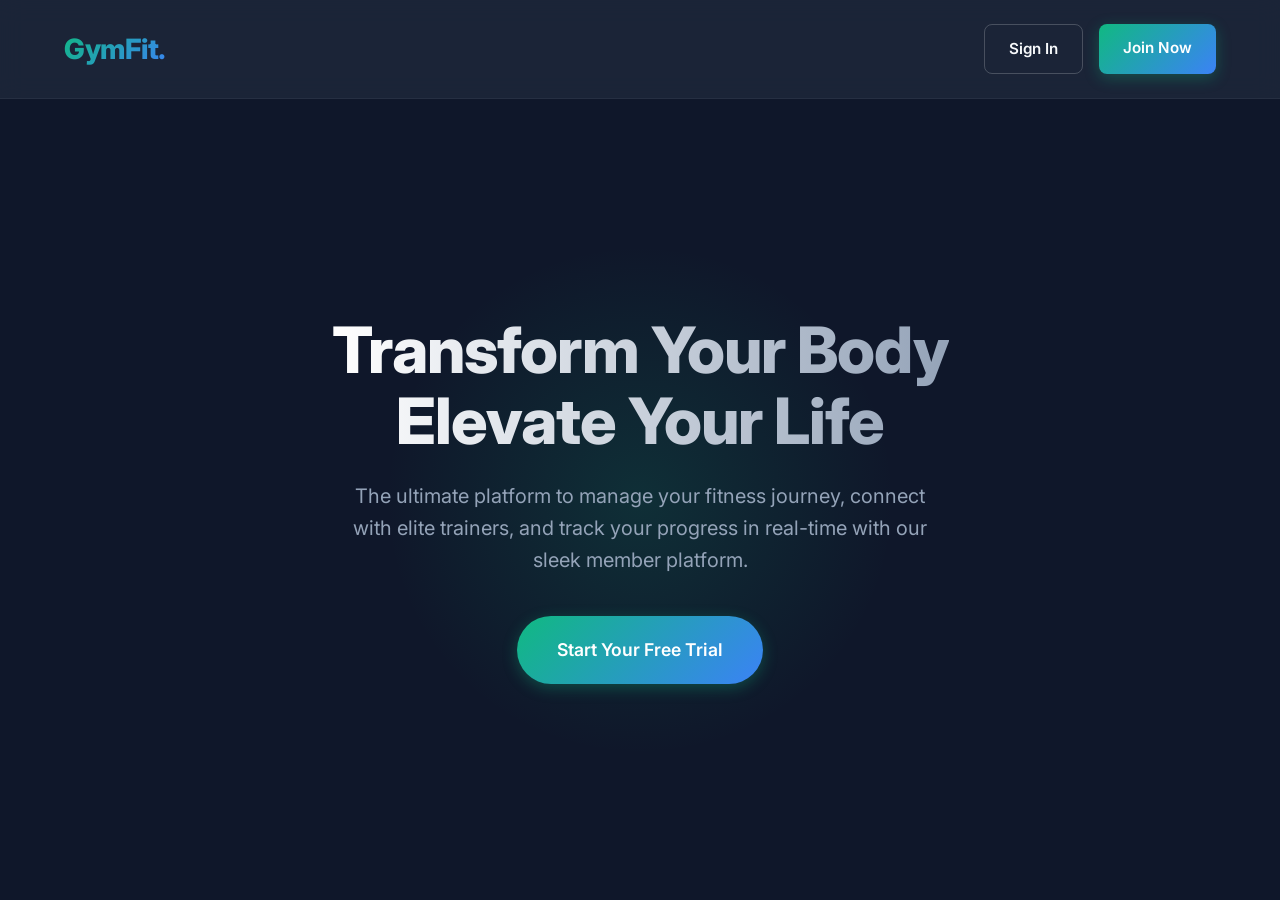
==== index.html @ 62e9ae6f "Initial commit" ====
<!DOCTYPE html>
<html lang="en">
<head>
    <meta charset="UTF-8">
    <meta name="viewport" content="width=device-width, initial-scale=1.0">
    <title>GymFit - Premium Gym Management</title>
    <link rel="stylesheet" href="style.css">
</head>
<body>
    <nav class="navbar">
        <div class="logo">GymFit.</div>
        <div class="nav-links">
            <a href="login.html" class="btn btn-outline">Sign In</a>
            <a href="register.html" class="btn btn-primary">Join Now</a>
        </div>
    </nav>
    
    <main class="hero">
        <h1>Transform Your Body<br>Elevate Your Life</h1>
        <p>The ultimate platform to manage your fitness journey, connect with elite trainers, and track your progress in real-time with our sleek member platform.</p>
        <a href="register.html" class="btn btn-primary" style="padding: 1.25rem 2.5rem; font-size: 1.1rem; border-radius: 50px;">Start Your Free Trial</a>
    </main>
</body>
</html>
---- style.css ----
@import url('https://fonts.googleapis.com/css2?family=Inter:wght@300;400;500;600;700&display=swap');

:root {
  --bg-dark: #0f172a;
  --bg-card: #1e293b;
  --text-main: #f8fafc;
  --text-muted: #94a3b8;
  --primary: #10b981;
  --primary-hover: #059669;
  --danger: #ef4444;
  --gradient: linear-gradient(135deg, #10b981, #3b82f6);
  --shadow: 0 10px 15px -3px rgba(0, 0, 0, 0.5), 0 4px 6px -2px rgba(0, 0, 0, 0.25);
  --radius: 16px;
  --transition: all 0.3s ease;
}

* {
  margin: 0;
  padding: 0;
  box-sizing: border-box;
}

body {
  font-family: 'Inter', sans-serif;
  background-color: var(--bg-dark);
  color: var(--text-main);
  line-height: 1.6;
  min-height: 100vh;
  display: flex;
  flex-direction: column;
}

a {
  text-decoration: none;
  color: var(--text-main);
  transition: var(--transition);
}

ul {
  list-style: none;
}

/* Navbar */
.navbar {
  display: flex;
  justify-content: space-between;
  align-items: center;
  padding: 1.5rem 5%;
  background-color: rgba(30, 41, 59, 0.8);
  backdrop-filter: blur(12px);
  -webkit-backdrop-filter: blur(12px);
  position: sticky;
  top: 0;
  z-index: 100;
  border-bottom: 1px solid rgba(255, 255, 255, 0.05);
}

.logo {
  font-size: 1.75rem;
  font-weight: 800;
  letter-spacing: -0.5px;
  background: var(--gradient);
  -webkit-background-clip: text;
  -webkit-text-fill-color: transparent;
}

.nav-links {
  display: flex;
  gap: 1rem;
}

.btn {
  padding: 0.75rem 1.5rem;
  border-radius: 8px;
  font-weight: 600;
  cursor: pointer;
  border: none;
  transition: var(--transition);
  display: inline-block;
  text-align: center;
  font-size: 0.95rem;
}

.btn-primary {
  background: var(--gradient);
  color: white;
  box-shadow: 0 4px 15px rgba(16, 185, 129, 0.3);
}

.btn-primary:hover {
  transform: translateY(-2px);
  box-shadow: 0 6px 20px rgba(16, 185, 129, 0.4);
}

.btn-outline {
  background: transparent;
  border: 1px solid rgba(255, 255, 255, 0.2);
  color: var(--text-main);
}

.btn-outline:hover {
  border-color: var(--primary);
  color: var(--primary);
  background: rgba(16, 185, 129, 0.05);
  transform: translateY(-2px);
}

/* Hero Section */
.hero {
  flex: 1;
  display: flex;
  flex-direction: column;
  justify-content: center;
  align-items: center;
  text-align: center;
  padding: 4rem 5%;
  position: relative;
  overflow: hidden;
}

.hero::before {
  content: '';
  position: absolute;
  top: 50%;
  left: 50%;
  transform: translate(-50%, -50%);
  width: 600px;
  height: 600px;
  background: radial-gradient(circle, rgba(16, 185, 129, 0.15) 0%, transparent 60%);
  z-index: -1;
}

.hero h1 {
  font-size: 4rem;
  font-weight: 800;
  letter-spacing: -1px;
  margin-bottom: 1.5rem;
  line-height: 1.1;
  background: linear-gradient(to right, #ffffff, #94a3b8);
  -webkit-background-clip: text;
  -webkit-text-fill-color: transparent;
}

.hero p {
  font-size: 1.25rem;
  color: var(--text-muted);
  max-width: 600px;
  margin-bottom: 2.5rem;
}

/* Forms (Login/Register) */
.auth-container {
  flex: 1;
  display: flex;
  justify-content: center;
  align-items: center;
  padding: 2rem;
  position: relative;
}

.auth-container::after {
  content: '';
  position: absolute;
  top: 20%;
  right: 10%;
  width: 400px;
  height: 400px;
  background: radial-gradient(circle, rgba(59, 130, 246, 0.1) 0%, transparent 70%);
  z-index: -1;
  pointer-events: none;
}

.auth-card {
  background-color: var(--bg-card);
  padding: 3rem;
  border-radius: var(--radius);
  box-shadow: var(--shadow);
  width: 100%;
  max-width: 450px;
  border: 1px solid rgba(255, 255, 255, 0.08);
  backdrop-filter: blur(20px);
}

.auth-card h2 {
  font-size: 2rem;
  margin-bottom: 2rem;
  text-align: center;
  font-weight: 700;
}

.form-group {
  margin-bottom: 1.5rem;
  position: relative;
}

.form-group label {
  display: block;
  margin-bottom: 0.5rem;
  font-size: 0.9rem;
  font-weight: 500;
  color: var(--text-muted);
  transition: var(--transition);
}

.form-control {
  width: 100%;
  padding: 1rem 1.2rem;
  background-color: rgba(15, 23, 42, 0.6);
  border: 1px solid rgba(255, 255, 255, 0.1);
  border-radius: 8px;
  color: var(--text-main);
  font-size: 1rem;
  transition: var(--transition);
}

.form-control::placeholder {
  color: #475569;
}

.form-control:focus {
  outline: none;
  border-color: var(--primary);
  box-shadow: 0 0 0 4px rgba(16, 185, 129, 0.15);
  background-color: rgba(15, 23, 42, 0.8);
}

.error-msg {
  color: var(--danger);
  font-size: 0.85rem;
  margin-top: 0.5rem;
  display: none;
  background: rgba(239, 68, 68, 0.1);
  padding: 0.5rem;
  border-radius: 6px;
  border-left: 3px solid var(--danger);
}

.auth-card .btn {
  width: 100%;
  margin-top: 1rem;
  padding: 1.1rem;
  font-size: 1rem;
  border-radius: 8px;
}

.auth-link {
  display: block;
  text-align: center;
  margin-top: 2rem;
  color: var(--text-muted);
  font-size: 0.95rem;
}

.auth-link a {
  color: var(--primary);
  font-weight: 600;
}

.auth-link a:hover {
  text-decoration: underline;
}

/* Dashboard Layout */
.dashboard {
  display: flex;
  min-height: 100vh;
}

.sidebar {
  width: 280px;
  background-color: var(--bg-card);
  padding: 2rem;
  border-right: 1px solid rgba(255, 255, 255, 0.05);
  display: flex;
  flex-direction: column;
}

.sidebar .logo {
  margin-bottom: 3rem;
  padding-left: 1rem;
}

.sidebar-nav {
  display: flex;
  flex-direction: column;
  gap: 0.5rem;
}

.sidebar-nav a {
  display: flex;
  align-items: center;
  padding: 1rem;
  border-radius: 8px;
  color: var(--text-muted);
  font-weight: 500;
}

.sidebar-nav a:hover, .sidebar-nav a.active {
  background-color: rgba(16, 185, 129, 0.1);
  color: var(--primary);
}

.main-content {
  flex: 1;
  padding: 2.5rem 4rem;
  overflow-y: auto;
  position: relative;
}

.header-top {
  display: flex;
  justify-content: space-between;
  align-items: center;
  margin-bottom: 3rem;
  padding-bottom: 1.5rem;
  border-bottom: 1px solid rgba(255, 255, 255, 0.05);
}

.header-top h2 {
  font-weight: 600;
  font-size: 1.75rem;
}

.user-profile {
  display: flex;
  align-items: center;
  gap: 1rem;
  background: rgba(255,255,255,0.03);
  padding: 0.5rem 1rem;
  border-radius: 50px;
  border: 1px solid rgba(255,255,255,0.05);
}

.user-profile span {
  font-weight: 500;
}

.avatar {
  width: 36px;
  height: 36px;
  border-radius: 50%;
  background: var(--gradient);
  display: flex;
  align-items: center;
  justify-content: center;
  font-weight: 700;
  color: white;
  font-size: 0.9rem;
}

/* Cards Grid */
.cards-grid {
  display: grid;
  grid-template-columns: repeat(auto-fit, minmax(300px, 1fr));
  gap: 2rem;
  margin-bottom: 3rem;
}

.stat-card {
  background-color: var(--bg-card);
  padding: 2rem;
  border-radius: var(--radius);
  border: 1px solid rgba(255, 255, 255, 0.05);
  transition: var(--transition);
  position: relative;
  overflow: hidden;
  box-shadow: 0 4px 6px -1px rgba(0, 0, 0, 0.1);
}

.stat-card::before {
  content: '';
  position: absolute;
  top: 0;
  left: 0;
  width: 100%;
  height: 4px;
  background: var(--gradient);
  opacity: 0.8;
}

.stat-card:hover {
  transform: translateY(-5px);
  box-shadow: 0 20px 25px -5px rgba(0, 0, 0, 0.2);
  border-color: rgba(255, 255, 255, 0.1);
}

.stat-title {
  color: var(--text-muted);
  font-size: 0.95rem;
  margin-bottom: 0.75rem;
  font-weight: 500;
  text-transform: uppercase;
  letter-spacing: 0.5px;
}

.stat-value {
  font-size: 2.5rem;
  font-weight: 800;
  color: var(--text-main);
  line-height: 1.2;
}

.dashboard-section {
  background-color: var(--bg-card);
  padding: 2.5rem;
  border-radius: var(--radius);
  border: 1px solid rgba(255, 255, 255, 0.05);
}

.dashboard-section h3 {
  margin-bottom: 1.5rem;
  font-size: 1.25rem;
  font-weight: 600;
  display: flex;
  align-items: center;
  gap: 0.5rem;
}

.dashboard-section h3::before {
  content: '';
  display: inline-block;
  width: 12px;
  height: 12px;
  border-radius: 50%;
  background: var(--gradient);
}

/* Responsive */
@media (max-width: 768px) {
  .hero h1 {
    font-size: 2.5rem;
  }
  .dashboard {
    flex-direction: column;
  }
  .sidebar {
    width: 100%;
    border-right: none;
    border-bottom: 1px solid rgba(255, 255, 255, 0.05);
    padding: 1rem;
  }
  .sidebar-nav {
    flex-direction: row;
    overflow-x: auto;
    padding-bottom: 0.5rem;
  }
  .sidebar .logo {
    margin-bottom: 1rem;
    padding-left: 0;
    text-align: center;
  }
  .sidebar-nav a {
    white-space: nowrap;
    padding: 0.75rem 1rem;
  }
  .main-content {
    padding: 1.5rem;
  }
  .header-top {
    flex-direction: column;
    align-items: flex-start;
    gap: 1rem;
  }
}
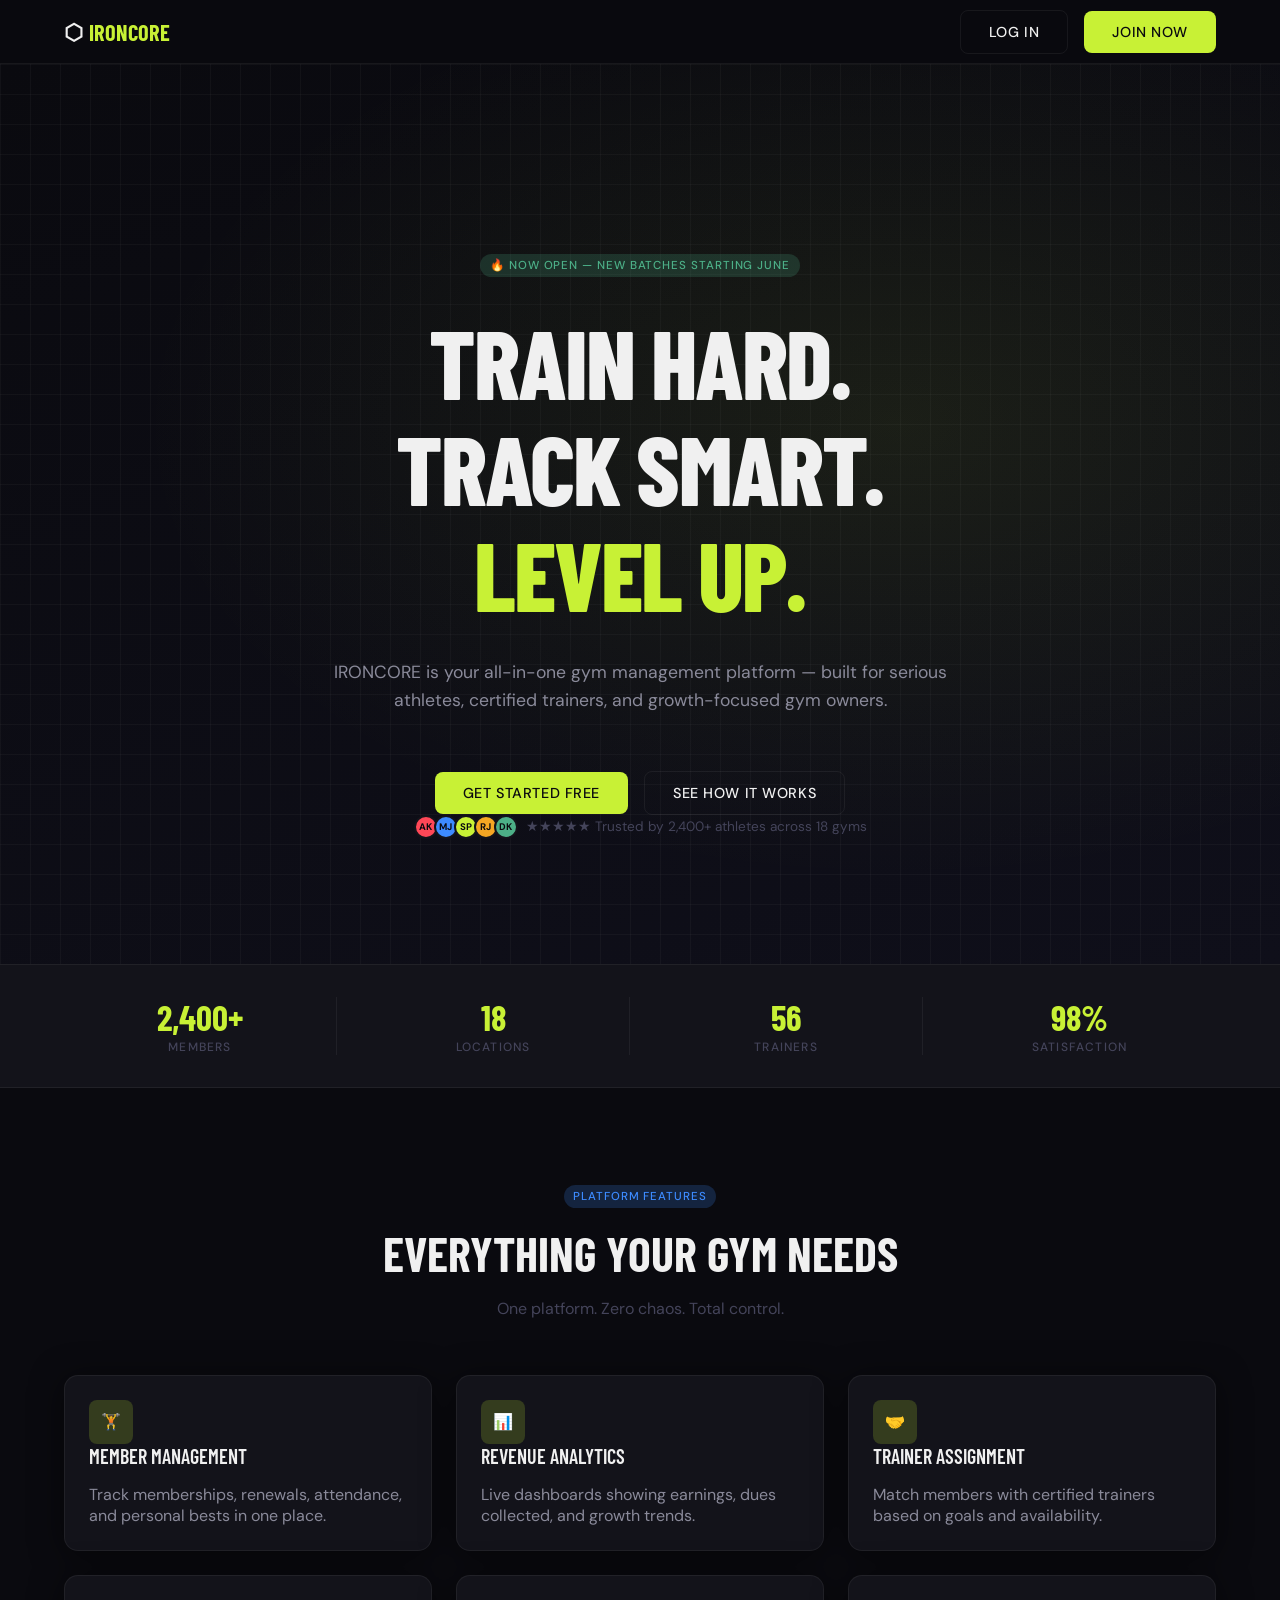
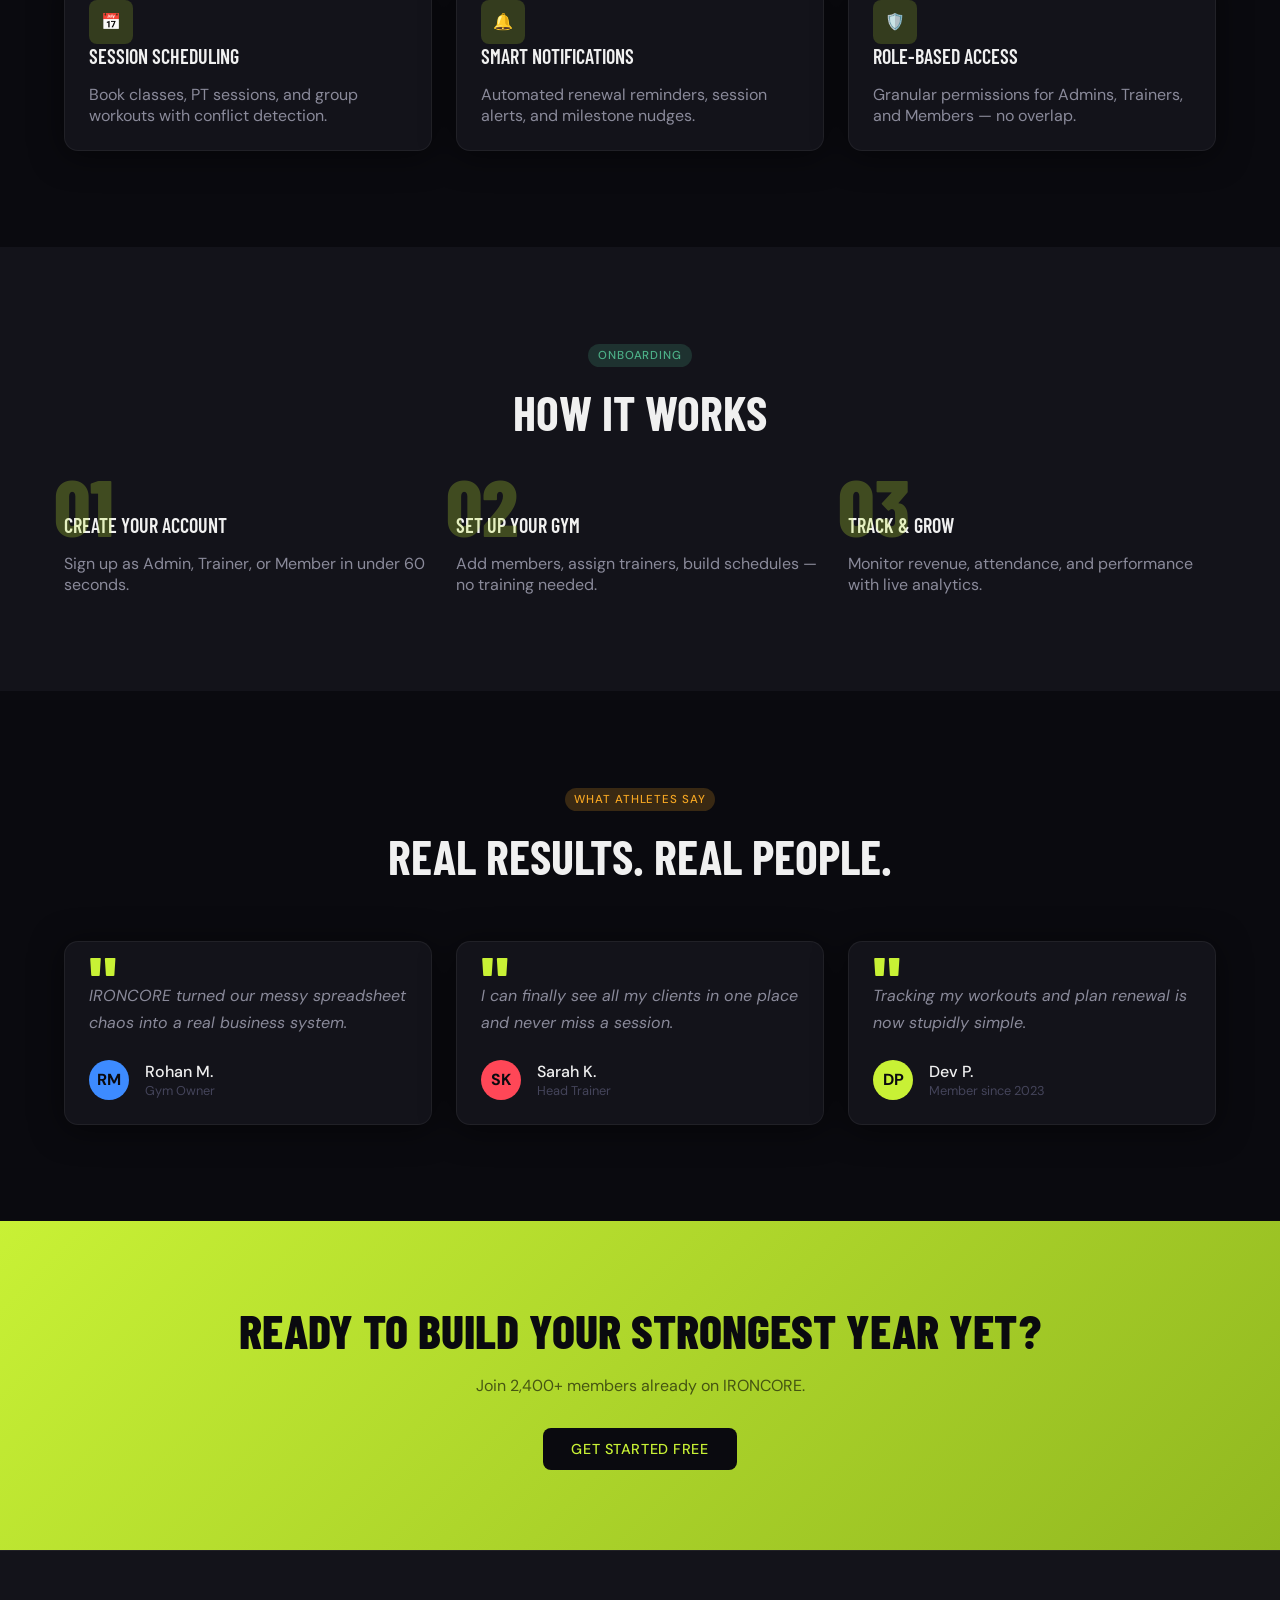
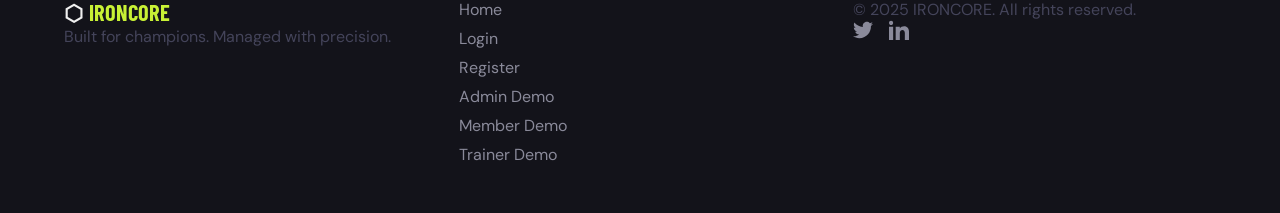
==== commit a6aa5044: "Updated the gym management login page" ====
--- a/index.html
+++ b/index.html
@@ -1,24 +1,135 @@
 <!DOCTYPE html>
 <html lang="en">
 <head>
-    <meta charset="UTF-8">
-    <meta name="viewport" content="width=device-width, initial-scale=1.0">
-    <title>GymFit - Premium Gym Management</title>
-    <link rel="stylesheet" href="style.css">
+  <meta charset="UTF-8">
+  <meta name="viewport" content="width=device-width, initial-scale=1.0">
+  <title>IRONCORE — Join the Movement</title>
+  <link rel="stylesheet" href="style.css">
+  <script src="script.js" defer></script>
+  <style>
+    .hero { min-height: 100svh; background: radial-gradient(ellipse at 70% 40%, rgba(200,241,53,0.08) 0%, transparent 60%), linear-gradient(160deg, #0a0a0f 0%, #0f0f1a 100%); position: relative; display: flex; align-items: center; justify-content: center; text-align: center; overflow: hidden; padding-top: 64px; }
+    .hero::before { content: ""; position: absolute; inset: 0; background-image: linear-gradient(rgba(255,255,255,0.03) 1px, transparent 1px), linear-gradient(90deg, rgba(255,255,255,0.03) 1px, transparent 1px); background-size: 30px 30px; pointer-events: none; }
+    .hero-content { z-index: 10; max-width: 700px; margin: auto; padding: 2rem; }
+    .stagger-line { display: block; animation: fadeSlideUp 0.8s cubic-bezier(0.4,0,0.2,1) both; }
+    .stagger-1 { animation-delay: 0.1s; } .stagger-2 { animation-delay: 0.2s; } .stagger-3 { animation-delay: 0.3s; }
+    .pulse-btn { animation: pulseGlow 2s infinite; }
+    .avatars span { width: 24px; height: 24px; border-radius: 50%; display: inline-flex; align-items: center; justify-content: center; font-size: 0.6rem; font-weight: bold; border: 2px solid var(--bg-surface); margin-left: -8px; color: #0a0a0f; }
+    .stats-bar { border-top: 1px solid var(--border-subtle); border-bottom: 1px solid var(--border-subtle); background: var(--bg-surface); padding: 2rem max(2rem, 5vw); }
+    .stat-col { text-align: center; padding: 0 1rem; border-right: 1px solid var(--border-subtle); }
+    .stat-col:last-child { border-right: none; }
+    @media (max-width: 768px) { .stat-col { border-right: none; border-bottom: 1px solid var(--border-subtle); padding: 1.5rem 0; } .stat-col:last-child{ border-bottom: none; } }
+    .step-num { font-family: 'Barlow Condensed'; font-weight: 800; font-size: 5rem; color: var(--accent-primary); opacity: 0.25; position: absolute; top: -40px; left: -10px; z-index: 0; pointer-events: none; }
+    .step-card { position: relative; flex: 1; z-index: 1; min-width: 250px; }
+    .final-banner { background: linear-gradient(135deg, #c8f135 0%, #91b820 100%); padding: 5rem max(2rem, 5vw); text-align: center; color: #0a0a0f; }
+  </style>
 </head>
-<body>
-    <nav class="navbar">
-        <div class="logo">GymFit.</div>
-        <div class="nav-links">
-            <a href="login.html" class="btn btn-outline">Sign In</a>
-            <a href="register.html" class="btn btn-primary">Join Now</a>
+<body class="page-enter">
+  <nav id="main-nav">
+    <a href="index.html" class="nav-logo">⬡<span class="nav-logo-icon">IRONCORE</span></a>
+    <button id="mobile-toggle" class="mobile-toggle">☰</button>
+    <div class="nav-right">
+      <a href="login.html" class="btn-ghost">Log In</a>
+      <a href="register.html" class="btn-primary">Join Now</a>
+    </div>
+  </nav>
+
+  <section class="hero">
+    <div class="hero-content">
+      <div class="badge badge-green mb-2">🔥 Now Open — New Batches Starting June</div>
+      <h1 class="mb-2">
+        <span class="stagger-line stagger-1">TRAIN HARD.</span>
+        <span class="stagger-line stagger-2">TRACK SMART.</span>
+        <span class="stagger-line stagger-3 text-primary" style="color: var(--accent-primary)">LEVEL UP.</span>
+      </h1>
+      <p class="text-secondary mb-3" style="font-size: 1.1rem; line-height: 1.6;">IRONCORE is your all-in-one gym management platform — built for serious athletes, certified trainers, and growth-focused gym owners.</p>
+      <div class="flex-between" style="justify-content: center; gap: 1rem; flex-wrap: wrap;">
+        <a href="register.html" class="btn-primary pulse-btn">Get Started Free</a>
+        <a href="#features" class="btn-ghost">See How It Works</a>
+      </div>
+      <div class="mt-3 flex-between text-muted" style="justify-content: center; gap: 0.5rem; font-size: 0.85rem;">
+        <div class="avatars" style="padding-left: 8px;">
+          <span style="background: #ff4757">AK</span>
+          <span style="background: #3d8bff">MJ</span>
+          <span style="background: #c8f135">SP</span>
+          <span style="background: #f5a623">RJ</span>
+          <span style="background: #4caf87">DK</span>
         </div>
-    </nav>
-    
-    <main class="hero">
-        <h1>Transform Your Body<br>Elevate Your Life</h1>
-        <p>The ultimate platform to manage your fitness journey, connect with elite trainers, and track your progress in real-time with our sleek member platform.</p>
-        <a href="register.html" class="btn btn-primary" style="padding: 1.25rem 2.5rem; font-size: 1.1rem; border-radius: 50px;">Start Your Free Trial</a>
-    </main>
+        ★★★★★ Trusted by 2,400+ athletes across 18 gyms
+      </div>
+    </div>
+  </section>
+
+  <section class="stats-bar">
+    <div class="grid-4" style="text-align: center;">
+      <div class="stat-col"><div class="stat-value" style="color: var(--accent-primary)">2,400+</div><div class="stat-label">Members</div></div>
+      <div class="stat-col"><div class="stat-value" style="color: var(--accent-primary)">18</div><div class="stat-label">Locations</div></div>
+      <div class="stat-col"><div class="stat-value" style="color: var(--accent-primary)">56</div><div class="stat-label">Trainers</div></div>
+      <div class="stat-col"><div class="stat-value" style="color: var(--accent-primary)">98%</div><div class="stat-label">Satisfaction</div></div>
+    </div>
+  </section>
+
+  <section id="features" style="padding: 6rem max(2rem, 5vw);">
+    <div style="text-align: center; margin-bottom: 3.5rem;">
+      <div class="badge badge-blue">Platform Features</div>
+      <h2 class="mt-1">EVERYTHING YOUR GYM NEEDS</h2>
+      <p class="text-muted mt-1">One platform. Zero chaos. Total control.</p>
+    </div>
+    <div class="grid-3">
+      <div class="card"><div class="stat-icon mb-1">🏋️</div><h3>Member Management</h3><p class="text-secondary mt-1">Track memberships, renewals, attendance, and personal bests in one place.</p></div>
+      <div class="card"><div class="stat-icon mb-1">📊</div><h3>Revenue Analytics</h3><p class="text-secondary mt-1">Live dashboards showing earnings, dues collected, and growth trends.</p></div>
+      <div class="card"><div class="stat-icon mb-1">🤝</div><h3>Trainer Assignment</h3><p class="text-secondary mt-1">Match members with certified trainers based on goals and availability.</p></div>
+      <div class="card"><div class="stat-icon mb-1">📅</div><h3>Session Scheduling</h3><p class="text-secondary mt-1">Book classes, PT sessions, and group workouts with conflict detection.</p></div>
+      <div class="card"><div class="stat-icon mb-1">🔔</div><h3>Smart Notifications</h3><p class="text-secondary mt-1">Automated renewal reminders, session alerts, and milestone nudges.</p></div>
+      <div class="card"><div class="stat-icon mb-1">🛡️</div><h3>Role-Based Access</h3><p class="text-secondary mt-1">Granular permissions for Admins, Trainers, and Members — no overlap.</p></div>
+    </div>
+  </section>
+
+  <section style="background: var(--bg-surface); padding: 6rem max(2rem, 5vw);">
+    <div style="text-align: center; margin-bottom: 3.5rem;">
+      <div class="badge badge-green">Onboarding</div>
+      <h2 class="mt-1">HOW IT WORKS</h2>
+    </div>
+    <div class="grid-3" style="position: relative;">
+      <div class="step-card"><div class="step-num">01</div><h3 class="mt-1">Create Your Account</h3><p class="text-secondary mt-1">Sign up as Admin, Trainer, or Member in under 60 seconds.</p></div>
+      <div class="step-card"><div class="step-num">02</div><h3 class="mt-1">Set Up Your Gym</h3><p class="text-secondary mt-1">Add members, assign trainers, build schedules — no training needed.</p></div>
+      <div class="step-card"><div class="step-num">03</div><h3 class="mt-1">Track & Grow</h3><p class="text-secondary mt-1">Monitor revenue, attendance, and performance with live analytics.</p></div>
+    </div>
+  </section>
+
+  <section style="padding: 6rem max(2rem, 5vw);">
+    <div style="text-align: center; margin-bottom: 3.5rem;">
+      <div class="badge badge-yellow">What Athletes Say</div>
+      <h2 class="mt-1">REAL RESULTS. REAL PEOPLE.</h2>
+    </div>
+    <div class="grid-3">
+      <div class="card"><div style="font-family: 'Barlow Condensed'; font-weight: 700; font-size: 5rem; color: var(--accent-primary); line-height: 0; margin-top: 1rem;">"</div><p class="text-secondary" style="font-style: italic; margin-bottom: 1.5rem; line-height: 1.7;">IRONCORE turned our messy spreadsheet chaos into a real business system.</p><div class="flex-between" style="justify-content: flex-start; gap: 1rem;"><div style="width: 40px; height: 40px; border-radius: 50%; background: #3d8bff; display: grid; place-items: center; font-weight: bold; color: #0a0a0f;">RM</div><div><div class="text-primary" style="font-weight: 500;">Rohan M.</div><div class="text-muted" style="font-size: 0.8rem;">Gym Owner</div></div></div></div>
+      <div class="card"><div style="font-family: 'Barlow Condensed'; font-weight: 700; font-size: 5rem; color: var(--accent-primary); line-height: 0; margin-top: 1rem;">"</div><p class="text-secondary" style="font-style: italic; margin-bottom: 1.5rem; line-height: 1.7;">I can finally see all my clients in one place and never miss a session.</p><div class="flex-between" style="justify-content: flex-start; gap: 1rem;"><div style="width: 40px; height: 40px; border-radius: 50%; background: #ff4757; display: grid; place-items: center; font-weight: bold; color: #0a0a0f;">SK</div><div><div class="text-primary" style="font-weight: 500;">Sarah K.</div><div class="text-muted" style="font-size: 0.8rem;">Head Trainer</div></div></div></div>
+      <div class="card"><div style="font-family: 'Barlow Condensed'; font-weight: 700; font-size: 5rem; color: var(--accent-primary); line-height: 0; margin-top: 1rem;">"</div><p class="text-secondary" style="font-style: italic; margin-bottom: 1.5rem; line-height: 1.7;">Tracking my workouts and plan renewal is now stupidly simple.</p><div class="flex-between" style="justify-content: flex-start; gap: 1rem;"><div style="width: 40px; height: 40px; border-radius: 50%; background: #c8f135; display: grid; place-items: center; font-weight: bold; color: #0a0a0f;">DP</div><div><div class="text-primary" style="font-weight: 500;">Dev P.</div><div class="text-muted" style="font-size: 0.8rem;">Member since 2023</div></div></div></div>
+    </div>
+  </section>
+
+  <section class="final-banner">
+    <h2 style="font-weight: 800; font-size: 3rem; color: #0a0a0f; margin-bottom: 1rem;">READY TO BUILD YOUR STRONGEST YEAR YET?</h2>
+    <p style="color: rgba(0,0,0,0.6); margin-bottom: 2rem;">Join 2,400+ members already on IRONCORE.</p>
+    <a href="register.html" class="btn-primary" style="background: #0a0a0f; color: var(--accent-primary);">Get Started Free</a>
+  </section>
+
+  <footer>
+    <div>
+      <div class="nav-logo mb-1">⬡<span class="nav-logo-icon">IRONCORE</span></div>
+      <div class="text-muted">Built for champions. Managed with precision.</div>
+    </div>
+    <div style="display: flex; flex-direction: column; gap: 0.5rem;">
+      <a href="index.html">Home</a><a href="login.html">Login</a><a href="register.html">Register</a>
+      <a href="admin.html">Admin Demo</a><a href="member.html">Member Demo</a><a href="trainer.html">Trainer Demo</a>
+    </div>
+    <div>
+      <div class="text-muted mb-1">© 2025 IRONCORE. All rights reserved.</div>
+      <div class="social-icons" style="display: flex; gap: 1rem;">
+        <a href="#" aria-label="Twitter"><svg viewBox="0 0 24 24"><path d="M24 4.557c-.883.392-1.832.656-2.828.775 1.017-.609 1.798-1.574 2.165-2.724-.951.564-2.005.974-3.127 1.195-.897-.957-2.178-1.555-3.594-1.555-3.179 0-5.515 2.966-4.797 6.045-4.091-.205-7.719-2.165-10.148-5.144-1.29 2.213-.669 5.108 1.523 6.574-.806-.026-1.566-.247-2.229-.616-.054 2.281 1.581 4.415 3.949 4.89-.693.188-1.452.232-2.224.084.626 1.956 2.444 3.379 4.6 3.419-2.07 1.623-4.678 2.348-7.29 2.04 2.179 1.397 4.768 2.212 7.548 2.212 9.142 0 14.307-7.721 13.995-14.646.962-.695 1.797-1.562 2.457-2.549z"/></svg></a>
+        <a href="#" aria-label="LinkedIn"><svg viewBox="0 0 24 24"><path d="M4.98 3.5c0 1.381-1.11 2.5-2.48 2.5s-2.48-1.119-2.48-2.5c0-1.38 1.11-2.5 2.48-2.5s2.48 1.12 2.48 2.5zm.02 4.5h-5v16h5v-16zm7.982 0h-4.968v16h4.969v-8.399c0-4.67 6.029-5.052 6.029 0v8.399h4.988v-10.131c0-7.88-8.922-7.593-11.018-3.714v-2.155z"/></svg></a>
+      </div>
+    </div>
+  </footer>
 </body>
 </html>
--- a/style.css
+++ b/style.css
@@ -1,464 +1,150 @@
-@import url('https://fonts.googleapis.com/css2?family=Inter:wght@300;400;500;600;700&display=swap');
+/* IRONCORE GYM MANAGEMENT SYSTEM — style.css */
+@import url('https://fonts.googleapis.com/css2?family=Barlow+Condensed:wght@400;600;700;800&family=DM+Sans:wght@400;500&display=swap');
+:root {
+  --bg-base: #0a0a0f; --bg-surface: #13131a; --bg-elevated: #1c1c27;
+  --accent-primary: #c8f135; --accent-glow: rgba(200,241,53,0.18);
+  --accent-red: #ff4757; --accent-blue: #3d8bff;
+  --text-primary: #f0f0f0; --text-secondary: #8a8a9a; --text-muted: #44445a;
+  --border-subtle: rgba(255,255,255,0.06); --border-accent: rgba(200,241,53,0.35);
+  --radius-sm: 8px; --radius-md: 14px; --radius-lg: 22px;
+  --shadow-card: 0 4px 32px rgba(0,0,0,0.5);
+  --shadow-glow: 0 0 40px rgba(200,241,53,0.12);
+  --transition: all 0.22s cubic-bezier(0.4,0,0.2,1);
+}
+* { box-sizing: border-box; margin: 0; padding: 0; }
+html { font-size: 16px; }
+body { background: var(--bg-base); color: var(--text-primary); font-family: 'DM Sans', sans-serif; }
+a { text-decoration: none; color: inherit; }
+::-webkit-scrollbar { width: 6px; }
+::-webkit-scrollbar-track { background: var(--bg-elevated); }
+::-webkit-scrollbar-thumb { background: var(--accent-primary); border-radius: 99px; }
+::selection { background: var(--accent-primary); color: #0a0a0f; }
+*:focus-visible { outline: 2px solid var(--accent-primary); outline-offset: 3px; }
 
-:root {
-  --bg-dark: #0f172a;
-  --bg-card: #1e293b;
-  --text-main: #f8fafc;
-  --text-muted: #94a3b8;
-  --primary: #10b981;
-  --primary-hover: #059669;
-  --danger: #ef4444;
-  --gradient: linear-gradient(135deg, #10b981, #3b82f6);
-  --shadow: 0 10px 15px -3px rgba(0, 0, 0, 0.5), 0 4px 6px -2px rgba(0, 0, 0, 0.25);
-  --radius: 16px;
-  --transition: all 0.3s ease;
+h1, h2, h3, h4 { font-family: 'Barlow Condensed', sans-serif; text-transform: uppercase; margin: 0; }
+h1 { font-weight: 800; font-size: clamp(3.5rem, 8vw, 6rem); letter-spacing: -0.02em; line-height: 1.1; }
+h2 { font-weight: 700; font-size: clamp(2rem, 5vw, 3rem); }
+h3 { font-weight: 600; font-size: 1.25rem; }
+
+.btn-primary, .btn-ghost {
+  display: inline-flex; align-items: center; justify-content: center;
+  font: 500 0.9rem 'DM Sans', sans-serif; padding: 0.75rem 1.75rem;
+  border-radius: var(--radius-sm); cursor: pointer; letter-spacing: 0.04em;
+  text-transform: uppercase; transition: var(--transition); text-align: center;
 }
+.btn-primary { background: var(--accent-primary); color: #0a0a0f; border: none; }
+.btn-primary:hover { transform: translateY(-2px); box-shadow: var(--shadow-glow); filter: brightness(1.08); }
+.btn-ghost { background: transparent; color: var(--text-primary); border: 1px solid var(--border-subtle); }
+.btn-ghost:hover { border-color: var(--accent-primary); color: var(--accent-primary); }
 
-* {
-  margin: 0;
-  padding: 0;
-  box-sizing: border-box;
-}
-
-body {
-  font-family: 'Inter', sans-serif;
-  background-color: var(--bg-dark);
-  color: var(--text-main);
-  line-height: 1.6;
-  min-height: 100vh;
-  display: flex;
-  flex-direction: column;
-}
-
-a {
-  text-decoration: none;
-  color: var(--text-main);
+.card {
+  background: var(--bg-surface); border: 1px solid var(--border-subtle);
+  border-radius: var(--radius-md); padding: 1.5rem; box-shadow: var(--shadow-card);
   transition: var(--transition);
 }
+.card:hover { border-color: var(--border-accent); transform: translateY(-3px); box-shadow: var(--shadow-glow); }
 
-ul {
-  list-style: none;
+.input-field {
+  width: 100%; background: var(--bg-elevated); border: 1px solid var(--border-subtle);
+  border-radius: var(--radius-sm); color: var(--text-primary); padding: 0.8rem 1rem;
+  font: 400 0.9rem 'DM Sans', sans-serif; transition: var(--transition); outline: none;
 }
+.input-field:focus { border-color: var(--accent-primary); box-shadow: 0 0 0 3px var(--accent-glow); }
+.input-field::placeholder { color: var(--text-muted); }
 
-/* Navbar */
-.navbar {
-  display: flex;
-  justify-content: space-between;
-  align-items: center;
-  padding: 1.5rem 5%;
-  background-color: rgba(30, 41, 59, 0.8);
-  backdrop-filter: blur(12px);
-  -webkit-backdrop-filter: blur(12px);
-  position: sticky;
-  top: 0;
-  z-index: 100;
-  border-bottom: 1px solid rgba(255, 255, 255, 0.05);
-}
-
-.logo {
-  font-size: 1.75rem;
-  font-weight: 800;
-  letter-spacing: -0.5px;
-  background: var(--gradient);
-  -webkit-background-clip: text;
-  -webkit-text-fill-color: transparent;
-}
-
-.nav-links {
-  display: flex;
-  gap: 1rem;
-}
-
-.btn {
-  padding: 0.75rem 1.5rem;
-  border-radius: 8px;
-  font-weight: 600;
-  cursor: pointer;
-  border: none;
-  transition: var(--transition);
-  display: inline-block;
-  text-align: center;
-  font-size: 0.95rem;
-}
-
-.btn-primary {
-  background: var(--gradient);
-  color: white;
-  box-shadow: 0 4px 15px rgba(16, 185, 129, 0.3);
-}
-
-.btn-primary:hover {
-  transform: translateY(-2px);
-  box-shadow: 0 6px 20px rgba(16, 185, 129, 0.4);
-}
-
-.btn-outline {
-  background: transparent;
-  border: 1px solid rgba(255, 255, 255, 0.2);
-  color: var(--text-main);
-}
-
-.btn-outline:hover {
-  border-color: var(--primary);
-  color: var(--primary);
-  background: rgba(16, 185, 129, 0.05);
-  transform: translateY(-2px);
-}
-
-/* Hero Section */
-.hero {
-  flex: 1;
-  display: flex;
-  flex-direction: column;
-  justify-content: center;
-  align-items: center;
-  text-align: center;
-  padding: 4rem 5%;
-  position: relative;
-  overflow: hidden;
-}
-
-.hero::before {
-  content: '';
-  position: absolute;
-  top: 50%;
-  left: 50%;
-  transform: translate(-50%, -50%);
-  width: 600px;
-  height: 600px;
-  background: radial-gradient(circle, rgba(16, 185, 129, 0.15) 0%, transparent 60%);
-  z-index: -1;
-}
-
-.hero h1 {
-  font-size: 4rem;
-  font-weight: 800;
-  letter-spacing: -1px;
-  margin-bottom: 1.5rem;
-  line-height: 1.1;
-  background: linear-gradient(to right, #ffffff, #94a3b8);
-  -webkit-background-clip: text;
-  -webkit-text-fill-color: transparent;
-}
-
-.hero p {
-  font-size: 1.25rem;
-  color: var(--text-muted);
-  max-width: 600px;
-  margin-bottom: 2.5rem;
-}
-
-/* Forms (Login/Register) */
-.auth-container {
-  flex: 1;
-  display: flex;
-  justify-content: center;
-  align-items: center;
-  padding: 2rem;
-  position: relative;
-}
-
-.auth-container::after {
-  content: '';
-  position: absolute;
-  top: 20%;
-  right: 10%;
-  width: 400px;
-  height: 400px;
-  background: radial-gradient(circle, rgba(59, 130, 246, 0.1) 0%, transparent 70%);
-  z-index: -1;
-  pointer-events: none;
-}
-
-.auth-card {
-  background-color: var(--bg-card);
-  padding: 3rem;
-  border-radius: var(--radius);
-  box-shadow: var(--shadow);
-  width: 100%;
-  max-width: 450px;
-  border: 1px solid rgba(255, 255, 255, 0.08);
-  backdrop-filter: blur(20px);
-}
-
-.auth-card h2 {
-  font-size: 2rem;
-  margin-bottom: 2rem;
-  text-align: center;
-  font-weight: 700;
-}
-
-.form-group {
-  margin-bottom: 1.5rem;
-  position: relative;
-}
-
+.form-group { display: flex; flex-direction: column; gap: 0.4rem; position: relative; }
 .form-group label {
-  display: block;
-  margin-bottom: 0.5rem;
-  font-size: 0.9rem;
-  font-weight: 500;
-  color: var(--text-muted);
-  transition: var(--transition);
-}
-
-.form-control {
-  width: 100%;
-  padding: 1rem 1.2rem;
-  background-color: rgba(15, 23, 42, 0.6);
-  border: 1px solid rgba(255, 255, 255, 0.1);
-  border-radius: 8px;
-  color: var(--text-main);
-  font-size: 1rem;
-  transition: var(--transition);
-}
-
-.form-control::placeholder {
-  color: #475569;
-}
-
-.form-control:focus {
-  outline: none;
-  border-color: var(--primary);
-  box-shadow: 0 0 0 4px rgba(16, 185, 129, 0.15);
-  background-color: rgba(15, 23, 42, 0.8);
+  font: 500 0.8rem 'DM Sans', sans-serif; text-transform: uppercase;
+  letter-spacing: 0.08em; color: var(--text-secondary);
 }
 
 .error-msg {
-  color: var(--danger);
-  font-size: 0.85rem;
-  margin-top: 0.5rem;
-  display: none;
-  background: rgba(239, 68, 68, 0.1);
-  padding: 0.5rem;
-  border-radius: 6px;
-  border-left: 3px solid var(--danger);
+  color: var(--accent-red); font: 400 0.78rem 'DM Sans', sans-serif;
+  display: none; margin-top: 0.3rem; animation: fadeSlideDown 0.2s ease;
 }
+.error-msg.visible { display: block; }
 
-.auth-card .btn {
-  width: 100%;
-  margin-top: 1rem;
-  padding: 1.1rem;
-  font-size: 1rem;
-  border-radius: 8px;
+.stat-card { display: flex; align-items: flex-start; gap: 1rem; }
+.stat-icon {
+  width: 44px; height: 44px; border-radius: var(--radius-sm);
+  background: var(--accent-glow); display: grid; place-items: center; flex-shrink: 0;
 }
+.stat-icon svg { width: 20px; height: 20px; stroke: var(--accent-primary); fill: none; stroke-width: 2; stroke-linecap: round; stroke-linejoin: round; }
+.stat-label { font: 500 0.75rem 'DM Sans', sans-serif; text-transform: uppercase; letter-spacing: 0.1em; color: var(--text-muted); }
+.stat-value { font: 700 2.2rem 'Barlow Condensed', sans-serif; color: var(--text-primary); line-height: 1; margin: 0.2rem 0; }
+.stat-delta { font: 400 0.78rem 'DM Sans', sans-serif; }
+.text-green { color: #4caf87; } .text-red { color: var(--accent-red); } .text-yellow { color: #f5a623; } .text-blue { color: var(--accent-blue); }
 
-.auth-link {
-  display: block;
-  text-align: center;
-  margin-top: 2rem;
-  color: var(--text-muted);
-  font-size: 0.95rem;
+.badge {
+  display: inline-flex; align-items: center; gap: 0.3rem; padding: 0.25rem 0.6rem;
+  border-radius: 999px; font: 500 0.72rem 'DM Sans', sans-serif; text-transform: uppercase; letter-spacing: 0.08em;
 }
+.badge-green { background: rgba(76,175,135,0.2); color: #4caf87; }
+.badge-yellow { background: rgba(245,166,35,0.2); color: #f5a623; }
+.badge-red { background: rgba(255,71,87,0.2); color: var(--accent-red); }
+.badge-blue { background: rgba(61,139,255,0.2); color: var(--accent-blue); }
 
-.auth-link a {
-  color: var(--primary);
-  font-weight: 600;
+@keyframes fadeSlideDown { from { opacity: 0; transform: translateY(-6px); } to { opacity: 1; transform: translateY(0); } }
+@keyframes fadeSlideUp { from { opacity: 0; transform: translateY(12px); } to { opacity: 1; transform: translateY(0); } }
+@keyframes pulseGlow { 0%, 100% { box-shadow: 0 0 20px rgba(200,241,53,0.1); } 50% { box-shadow: 0 0 40px rgba(200,241,53,0.3); } }
+.page-enter { animation: fadeSlideUp 0.5s ease both; }
+
+#main-nav {
+  position: sticky; top: 0; z-index: 1000;
+  background: rgba(10,10,15,0.85); backdrop-filter: blur(20px);
+  border-bottom: 1px solid var(--border-subtle); height: 64px;
+  display: flex; justify-content: space-between; align-items: center;
+  padding: 0 max(2rem, 5vw);
 }
+.nav-logo { font: 700 1.4rem 'Barlow Condensed', sans-serif; text-transform: uppercase; display: flex; align-items: center; gap: 0.4rem; }
+.nav-logo-icon { color: var(--accent-primary); }
+.nav-right { display: flex; align-items: center; gap: 1rem; }
+.mobile-toggle { display: none; background: none; border: none; color: var(--accent-primary); font-size: 1.5rem; cursor: pointer; }
 
-.auth-link a:hover {
-  text-decoration: underline;
+footer {
+  background: var(--bg-surface); border-top: 1px solid var(--border-subtle);
+  padding: 3rem max(2rem,5vw); display: grid; grid-template-columns: repeat(auto-fit, minmax(200px, 1fr)); gap: 2rem;
 }
+footer a { color: var(--text-secondary); transition: var(--transition); }
+footer a:hover { color: var(--accent-primary); }
+footer .social-icons svg { width: 20px; height: 20px; fill: currentColor; }
+
+/* Grid Helpers */
+.grid-2 { display: grid; grid-template-columns: repeat(2, 1fr); gap: 1.5rem; }
+.grid-3 { display: grid; grid-template-columns: repeat(auto-fit, minmax(300px, 1fr)); gap: 1.5rem; }
+.grid-4 { display: grid; grid-template-columns: repeat(auto-fit, minmax(200px, 1fr)); gap: 1.25rem; }
+.flex-between { display: flex; justify-content: space-between; align-items: center; }
+
+/* Auth Layout */
+.auth-layout { display: grid; grid-template-columns: 1fr 1fr; min-height: 100svh; }
+.auth-left { background: linear-gradient(145deg, #0f0f1a 0%, #13131a 100%); border-right: 1px solid var(--border-subtle); display: flex; flex-direction: column; justify-content: center; padding: 4rem; position: relative; overflow: hidden; }
+.auth-right { background: var(--bg-base); display: flex; align-items: center; justify-content: center; padding: 3rem 2rem; }
+.role-pills { display: flex; gap: 0.5rem; margin-top: 0.5rem; }
+.role-pill { flex: 1; padding: 0.6rem; text-align: center; border: 1px solid var(--border-subtle); border-radius: var(--radius-sm); font: 500 0.85rem 'DM Sans'; cursor: pointer; color: var(--text-secondary); transition: var(--transition); }
+.role-pill.active { background: var(--accent-primary); color: #0a0a0f; border-color: var(--accent-primary); }
 
 /* Dashboard Layout */
-.dashboard {
-  display: flex;
-  min-height: 100vh;
+.dash-layout { display: flex; min-height: 100svh; }
+.sidebar { width: 240px; background: var(--bg-surface); border-right: 1px solid var(--border-subtle); padding: 1.5rem 1rem; display: flex; flex-direction: column; flex-shrink: 0; }
+.main-content { flex: 1; overflow-y: auto; padding: 2rem 2.5rem; }
+.nav-item { display: flex; align-items: center; gap: 0.85rem; padding: 0.65rem 0.85rem; border-radius: var(--radius-sm); font: 500 0.875rem 'DM Sans'; color: var(--text-secondary); transition: var(--transition); border-left: 3px solid transparent; margin-bottom: 0.2rem; }
+.nav-item svg { width: 18px; height: 18px; stroke: currentColor; fill: none; stroke-width: 2; }
+.nav-item:hover { background: var(--bg-elevated); color: var(--text-primary); }
+.nav-item.active { background: var(--accent-glow); color: var(--accent-primary); border-left-color: var(--accent-primary); }
+
+/* Misc */
+.text-muted { color: var(--text-muted); } .text-secondary { color: var(--text-secondary); } .text-primary { color: var(--text-primary); }
+.mt-1 { margin-top: 1rem; } .mb-2 { margin-bottom: 2rem; } .mb-3 { margin-bottom: 3.5rem; }
+.w-full { width: 100%; }
+
+@media (max-width: 768px) {
+  #main-nav { padding: 0 1.5rem; }
+  .nav-right { display: none; position: absolute; top: 64px; left: 0; width: 100%; background: var(--bg-surface); flex-direction: column; padding: 1.5rem; border-bottom: 1px solid var(--border-subtle); }
+  .nav-right.nav-open { display: flex; }
+  .mobile-toggle { display: block; }
+  .auth-layout { grid-template-columns: 1fr; }
+  .auth-left { display: none; }
+  .sidebar { position: fixed; height: 100vh; transform: translateX(-100%); z-index: 100; transition: var(--transition); }
+  .sidebar.sidebar-open { transform: translateX(0); }
+  .main-content { padding: 1.5rem; }
 }
-
-.sidebar {
-  width: 280px;
-  background-color: var(--bg-card);
-  padding: 2rem;
-  border-right: 1px solid rgba(255, 255, 255, 0.05);
-  display: flex;
-  flex-direction: column;
-}
-
-.sidebar .logo {
-  margin-bottom: 3rem;
-  padding-left: 1rem;
-}
-
-.sidebar-nav {
-  display: flex;
-  flex-direction: column;
-  gap: 0.5rem;
-}
-
-.sidebar-nav a {
-  display: flex;
-  align-items: center;
-  padding: 1rem;
-  border-radius: 8px;
-  color: var(--text-muted);
-  font-weight: 500;
-}
-
-.sidebar-nav a:hover, .sidebar-nav a.active {
-  background-color: rgba(16, 185, 129, 0.1);
-  color: var(--primary);
-}
-
-.main-content {
-  flex: 1;
-  padding: 2.5rem 4rem;
-  overflow-y: auto;
-  position: relative;
-}
-
-.header-top {
-  display: flex;
-  justify-content: space-between;
-  align-items: center;
-  margin-bottom: 3rem;
-  padding-bottom: 1.5rem;
-  border-bottom: 1px solid rgba(255, 255, 255, 0.05);
-}
-
-.header-top h2 {
-  font-weight: 600;
-  font-size: 1.75rem;
-}
-
-.user-profile {
-  display: flex;
-  align-items: center;
-  gap: 1rem;
-  background: rgba(255,255,255,0.03);
-  padding: 0.5rem 1rem;
-  border-radius: 50px;
-  border: 1px solid rgba(255,255,255,0.05);
-}
-
-.user-profile span {
-  font-weight: 500;
-}
-
-.avatar {
-  width: 36px;
-  height: 36px;
-  border-radius: 50%;
-  background: var(--gradient);
-  display: flex;
-  align-items: center;
-  justify-content: center;
-  font-weight: 700;
-  color: white;
-  font-size: 0.9rem;
-}
-
-/* Cards Grid */
-.cards-grid {
-  display: grid;
-  grid-template-columns: repeat(auto-fit, minmax(300px, 1fr));
-  gap: 2rem;
-  margin-bottom: 3rem;
-}
-
-.stat-card {
-  background-color: var(--bg-card);
-  padding: 2rem;
-  border-radius: var(--radius);
-  border: 1px solid rgba(255, 255, 255, 0.05);
-  transition: var(--transition);
-  position: relative;
-  overflow: hidden;
-  box-shadow: 0 4px 6px -1px rgba(0, 0, 0, 0.1);
-}
-
-.stat-card::before {
-  content: '';
-  position: absolute;
-  top: 0;
-  left: 0;
-  width: 100%;
-  height: 4px;
-  background: var(--gradient);
-  opacity: 0.8;
-}
-
-.stat-card:hover {
-  transform: translateY(-5px);
-  box-shadow: 0 20px 25px -5px rgba(0, 0, 0, 0.2);
-  border-color: rgba(255, 255, 255, 0.1);
-}
-
-.stat-title {
-  color: var(--text-muted);
-  font-size: 0.95rem;
-  margin-bottom: 0.75rem;
-  font-weight: 500;
-  text-transform: uppercase;
-  letter-spacing: 0.5px;
-}
-
-.stat-value {
-  font-size: 2.5rem;
-  font-weight: 800;
-  color: var(--text-main);
-  line-height: 1.2;
-}
-
-.dashboard-section {
-  background-color: var(--bg-card);
-  padding: 2.5rem;
-  border-radius: var(--radius);
-  border: 1px solid rgba(255, 255, 255, 0.05);
-}
-
-.dashboard-section h3 {
-  margin-bottom: 1.5rem;
-  font-size: 1.25rem;
-  font-weight: 600;
-  display: flex;
-  align-items: center;
-  gap: 0.5rem;
-}
-
-.dashboard-section h3::before {
-  content: '';
-  display: inline-block;
-  width: 12px;
-  height: 12px;
-  border-radius: 50%;
-  background: var(--gradient);
-}
-
-/* Responsive */
-@media (max-width: 768px) {
-  .hero h1 {
-    font-size: 2.5rem;
-  }
-  .dashboard {
-    flex-direction: column;
-  }
-  .sidebar {
-    width: 100%;
-    border-right: none;
-    border-bottom: 1px solid rgba(255, 255, 255, 0.05);
-    padding: 1rem;
-  }
-  .sidebar-nav {
-    flex-direction: row;
-    overflow-x: auto;
-    padding-bottom: 0.5rem;
-  }
-  .sidebar .logo {
-    margin-bottom: 1rem;
-    padding-left: 0;
-    text-align: center;
-  }
-  .sidebar-nav a {
-    white-space: nowrap;
-    padding: 0.75rem 1rem;
-  }
-  .main-content {
-    padding: 1.5rem;
-  }
-  .header-top {
-    flex-direction: column;
-    align-items: flex-start;
-    gap: 1rem;
-  }
-}
